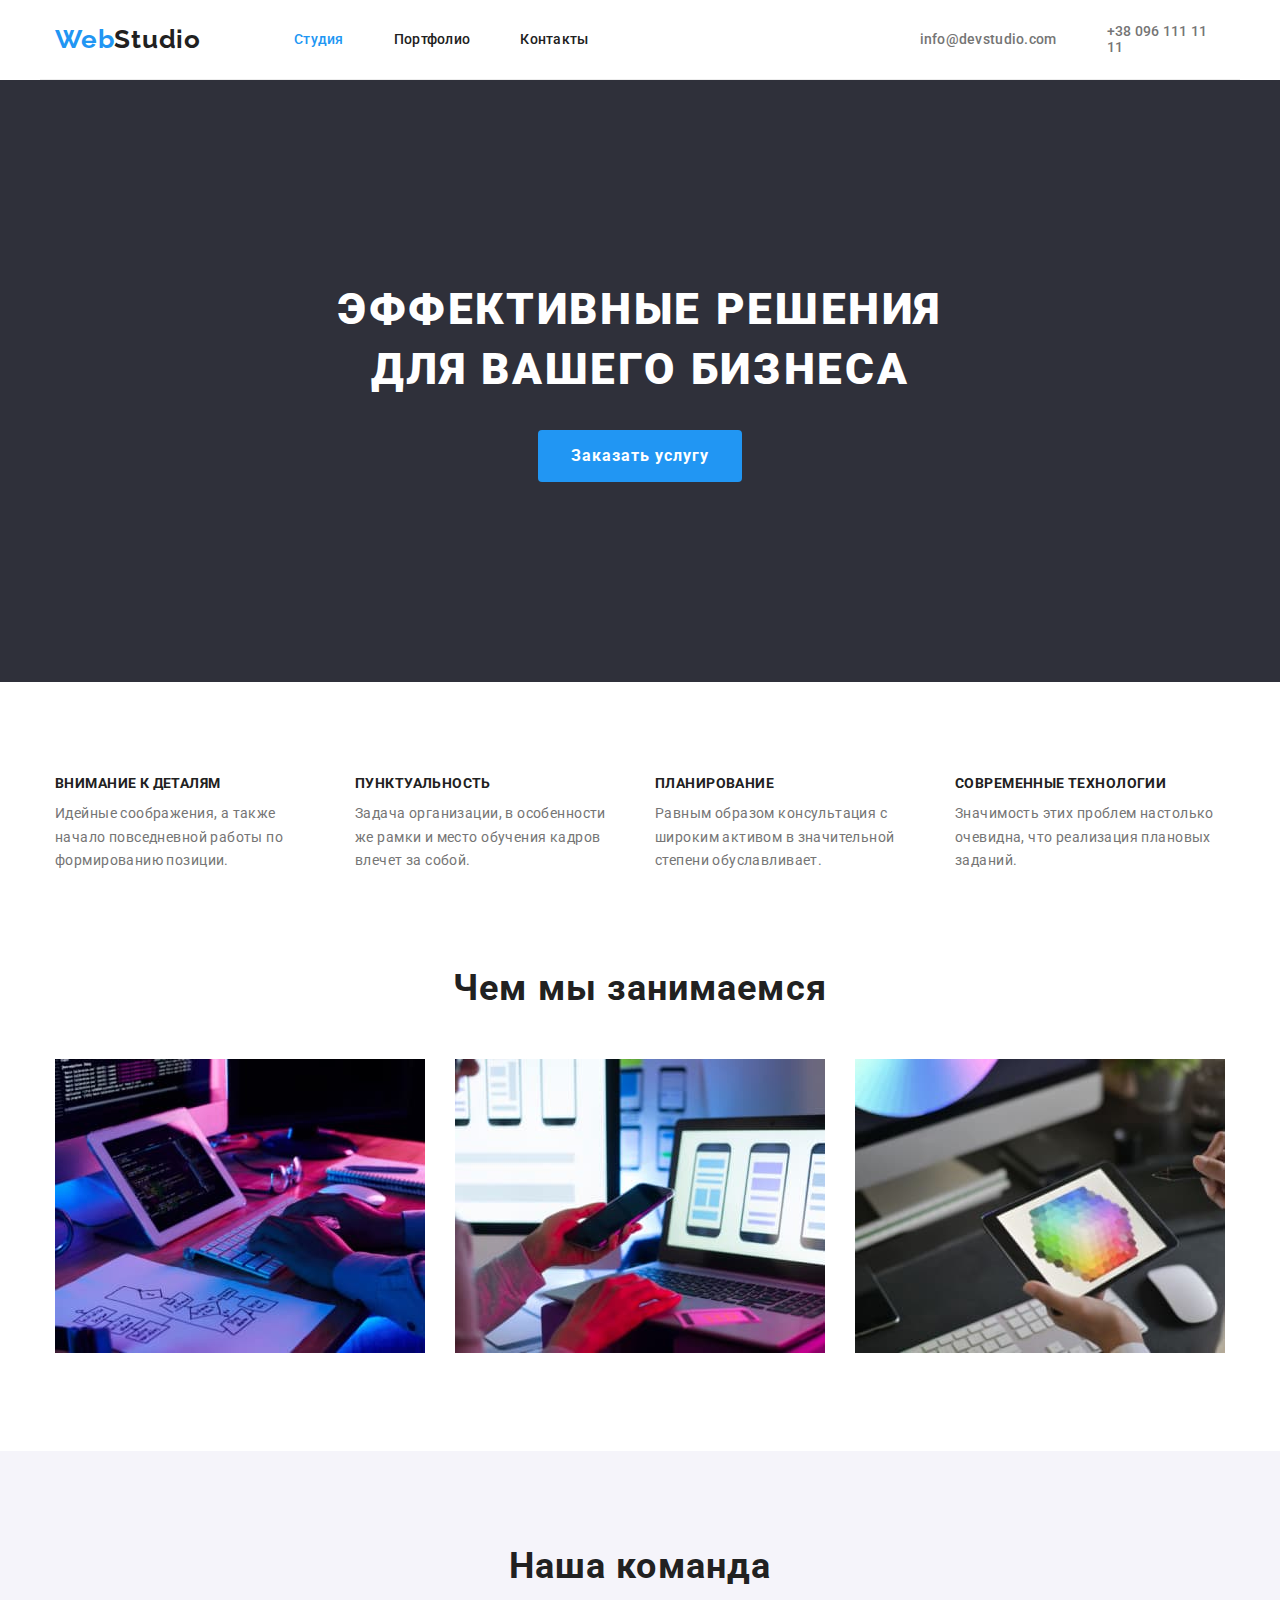
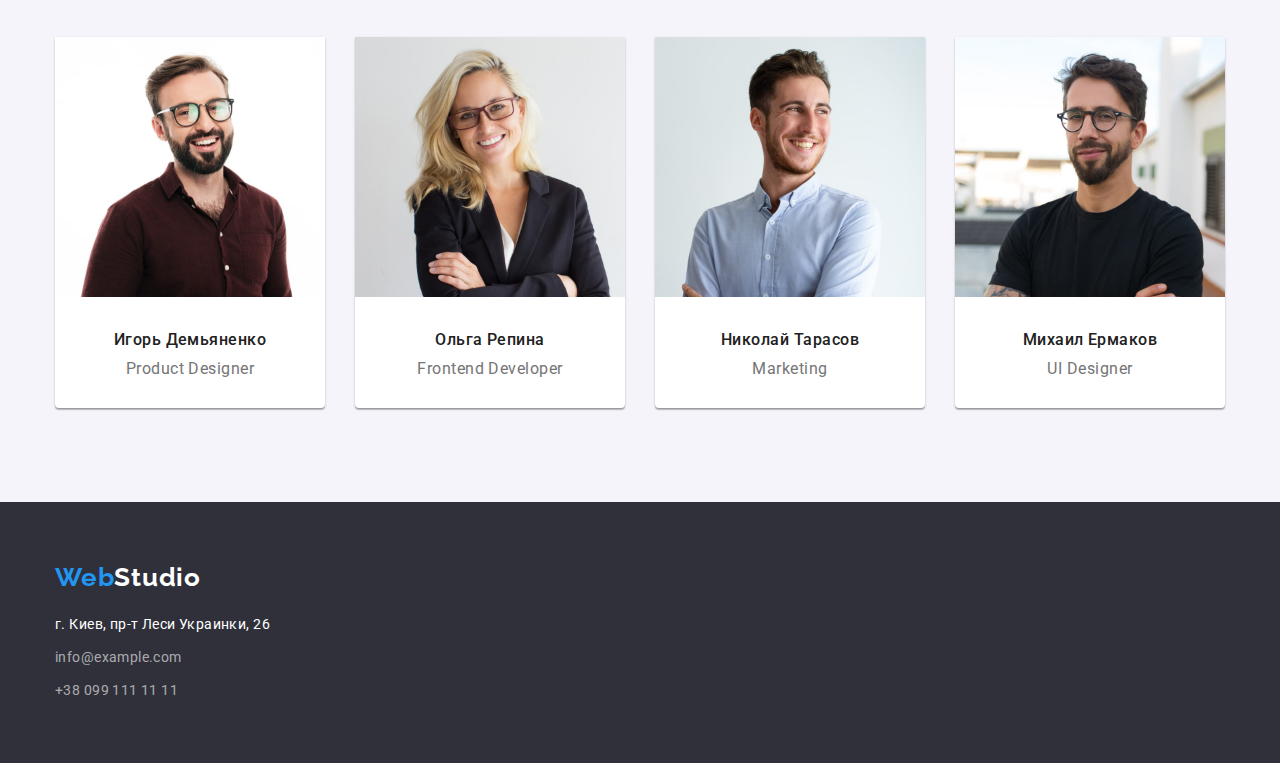
==== index.html @ d1df4928 "Initial commit" ====
<!DOCTYPE html>
<html lang="ru">
  <head>
    <meta charset="UTF-8" />
    <meta http-equiv="X-UA-Compatible" content="IE=edge" />
    <meta name="viewport" content="width=device-width, initial-scale=1.0" />
    <title lang="en">html homework-02</title>
    <link rel="preconnect" href="https://fonts.googleapis.com" />
    <link rel="preconnect" href="https://fonts.gstatic.com" crossorigin />
    <link
      href="https://fonts.googleapis.com/css2?family=Raleway:wght@700&family=Roboto:wght@400;500;700;900&display=swap"
      rel="stylesheet"
    />

    <link
      rel="stylesheet"
      href="https://cdnjs.cloudflare.com/ajax/libs/modern-normalize/1.1.0/modern-normalize.min.css"
    />

    <link rel="stylesheet" href="./css/styles.css" />
  </head>
  <body>
    <!--Header-->
    <header>
      <div class="flex container">
        <nav class="flex">
          <a class="logo" href="./index.html"> <span class="word-web">Web</span>Studio</a>
          <ul class="flex list">
            <li class="item">
              <a class="nav-link" href=""><span class="word-web">Студия</span></a>
            </li>
            <li class="item">
              <a class="nav-link" href="./portfolio.html">Портфолио</a>
            </li>
            <li class="item">
              <a class="nav-link" href="">Контакты</a>
            </li>
          </ul>
        </nav>
        <ul class="contacts list">
          <li class="item-contacts">
            <a class="mail-phone" href="mailto:info@devstudio.com">info@devstudio.com</a>
          </li>
          <li class="item-contacts">
            <a class="mail-phone" href="tel:+380961111111">+38 096 111 11 11</a>
          </li>
        </ul>
      </div>
    </header>
    <!--Main-->
    <main>
      <!--Блок Герой-->
      <section class="hero">
        <div class="container">
          <h1 class="hero-title">
            Эффективные решения <br />
            для вашего бизнеса
          </h1>
          <button type="button" class="hero-button">Заказать услугу</button>
        </div>
      </section>
      <!--Блок "Наши достоинства" -->
      <section class="section">
        <div class="container">
          <!--Условный заголовок секции-->
          <h2 hidden class="section-title">Наши достоинства</h2>
          <ul class="our-advant-set list">
            <li class="item-adv">
              <h3 class="section-subtitle">Внимание к деталям</h3>
              <p class="section-paragraph">
                Идейные соображения, а также начало повседневной работы по формированию позиции.
              </p>
            </li>
            <li class="item-adv">
              <h3 class="section-subtitle">Пунктуальность</h3>
              <p class="section-paragraph">
                Задача организации, в особенности же рамки и место обучения кадров влечет за собой.
              </p>
            </li>
            <li class="item-adv">
              <h3 class="section-subtitle">Планирование</h3>
              <p class="section-paragraph">
                Равным образом консультация с широким активом в значительной степени обуславливает.
              </p>
            </li>
            <li class="item-adv">
              <h3 class="section-subtitle">Современные технологии</h3>
              <p class="section-paragraph">
                Значимость этих проблем настолько очевидна, что реализация плановых заданий.
              </p>
            </li>
          </ul>
        </div>
      </section>
      <!--Блок "Чем мы занимаемся"-->
      <section class="section no-padding-top">
        <div class="container">
          <h2 class="section-title">Чем мы занимаемся</h2>
          <ul class="flex list">
            <li class="our-business">
              <img src="./images/img-box1.jpg" alt="Фото деятельности-1" width="370" />
            </li>
            <li class="our-business">
              <img src="./images/img-box2.jpg" alt="Фото деятельности-2" width="370" />
            </li>
            <li class="our-business">
              <img src="./images/img-box3.jpg" alt="Фото деятельности-3" width="370" />
            </li>
          </ul>
        </div>
      </section>
      <!--Блок "Наша команда"-->
      <section class="section grey">
        <div class="container">
          <h2 class="section-title">Наша команда</h2>
          <ul class="flex list">
            <li class="team-item">
              <img src="./images/img-demjanenko.jpg" alt="Игорь Демьяненко" width="270" />
              <div class="title-paragr">
                <h3 class="team-title">Игорь Демьяненко</h3>
                <p class="team-paragraph" lang="en">Product Designer</p>
              </div>
            </li>
            <li class="team-item">
              <img src="./images/img-repina.jpg" alt="Ольга Репина" width="270" />
              <div class="title-paragr">
                <h3 class="team-title">Ольга Репина</h3>
                <p class="team-paragraph" lang="en">Frontend Developer</p>
              </div>
            </li>
            <li class="team-item">
              <img src="./images/img-tarasov.jpg" alt="Николай Тарасов" width="270" />
              <div class="title-paragr">
                <h3 class="team-title">Николай Тарасов</h3>
                <p class="team-paragraph" lang="en">Marketing</p>
              </div>
            </li>
            <li class="team-item">
              <img src="./images/img-ermakov.jpg" alt="Михаил Ермаков" width="270" />
              <div class="title-paragr">
                <h3 class="team-title">Михаил Ермаков</h3>
                <p class="team-paragraph" lang="en">UI Designer</p>
              </div>
            </li>
          </ul>
        </div>
      </section>
    </main>
    <!--Footer-->
    <footer class="footer">
      <div class="container">
        <a class="logo logo-footer" href="./index.html"><span class="word-web">Web</span>Studio</a>
        <address>
          <ul class="contacts-footer list">
            <li class="item-footer">
              <p class="address-footer">г. Киев, пр-т Леси Украинки, 26</p>
            </li>
            <li class="item-footer">
              <a class="link-footer" href="mailto:info@example.com">info@example.com</a>
            </li>
            <li class="item-footer">
              <a class="link-footer" href="tel:+380991111111">+38 099 111 11 11</a>
            </li>
          </ul>
        </address>
      </div>
    </footer>
  </body>
</html>
---- css/styles.css ----
:root {
/* Цвета шрифта */
  --primary-color: #212121;
  --secondary-color: #757575;
  --accent-color: #2196F3;
  --accent-button-color: #fff;
  --hero-title-color: #fff;
  --footer-font-color: #fff;
  --link-footer-color: rgba(255, 255, 255, 0.6);
/* Цвета фона */
  --primary-bgr-color: #fff;
  --accent-bgr-color: #2196F3;
  --hero-butt-active: #188CE8;

  --footer-bgr-color: #2F303A;
  --our-team-bgr-color: #F5F4FA;
  --filter-butt-bgr-col: #F5F4FA;
/* Цвет рамок */
  --border-bottom-header: #ECECEC;
  --border-bottom-card: #EEEEEE;
}


html {
  box-sizing: border-box;
}

*,
*::before,
*::after {
  box-sizing: inherit;
}


body {
  margin: 0;
  color: var(--primary-color);
  /* background-color: #fff; */
  font-family: 'Roboto', sans-serif;
  font-size: 14px;
}

.list {
  list-style: none;
  padding: 0;
  margin: 0;

}

.container {
  width: 1200px;
  margin: 0 auto;
  padding-left: 15px;
  padding-right: 15px;
  /* outline: 2px solid tomato; */
}



/* Логотип */
.logo {
  margin-right: 93px;

  color: inherit;
  text-decoration: none;
  
  font-family: "Raleway", sans-serif;
  font-weight: 700;
  font-size: 26px;
  line-height: 1.19;
  letter-spacing: 0.03em;
}

.word-web {
  color: var(--accent-color);
}

/* Site navigation */


.flex {
  display: flex;
  align-items: center;
}

.flex.container {
  border-bottom: 1px solid var(--border-bottom-header);
}


.flex.list .item:not(:last-child) {
  margin-right: 50px;
}

.nav-link {
  color: inherit;
  text-decoration: none;

  /* outline: 2px solid #188CE8; */
  
  font-weight: 500;
  /* font-size: 14px; */
  line-height: 1.14;
  letter-spacing: 0.02em;
}
.nav-link:hover,
.nav-link:focus {
  color: var(--accent-color);
}

.flex.list .nav-link {
  display: flex;
  padding-top: 32px;
  padding-bottom: 31px;
}





/* Е-мейл и адрес */
.contacts {
  display: flex;
  align-items: center;
  margin-left: 331px;
  }


.mail-phone {
  color: var(--secondary-color);
  text-decoration: none;
  
  font-weight: 500;
  /* font-size: 14px; */
  line-height: 1.14;
  letter-spacing: 0.02em;
}

.mail-phone:hover,
.mail-phone:focus {
  color: var(--accent-color);
}

.contacts.list .mail-phone {
  padding-top: 32px;
  padding-bottom: 31px;
}


.contacts.list .item-contacts + .item-contacts {
  margin-left: 50px;
}


/* Hero */
.hero {
  padding-top: 200px;
  padding-bottom: 200px;
  margin-left: auto;
  margin-right: auto;
  
  background-color: var(--footer-bgr-color);
  text-align: center;
  
  /* outline: 10px solid tomato; */
}

.hero-title {
  margin-top: 0;
  margin-bottom: 30px;

  color: var(--hero-title-color);
  /* Временный цвет фона для видимости белого заголовка */
  background-color: var(--footer-bgr-color);

  font-weight: 900;
  font-size: 44px;
  line-height: 1.36;
  letter-spacing: 0.06em;
  text-transform: uppercase;
}

.hero-button {
  display: inline-block;
  border-radius: 4px;
  border: 1px solid transparent;
  /* border-style: none; */
  padding: 10px 32px;
  min-width: 200px;

  color: var(--accent-button-color);
    background-color: var(--accent-bgr-color);

    font-family: inherit;
    font-weight: 700;
    font-size: 16px;
    line-height: 1.875;
    /* align-items: center;
    text-align: center; */
    letter-spacing: 0.06em;
}

.hero-button:hover,
.hero-button:focus {
  color: var(--accent-button-color);
  background-color: var(--hero-butt-active);
  cursor: pointer;
}

.section {
  padding-top: 94px;
  padding-bottom: 94px;
}

.no-padding-top {
  padding-top: 0;
}
/* Наши достоинства */

.section-title {
  margin-top: 0;
  margin-bottom: 50px;
  font-weight: 700;
  font-size: 36px;
  line-height: 1.17;
  text-align: center;
  letter-spacing: 0.03em;
}

.our-advant-set {
  display: flex;
  column-gap: 30px;
}

.our-advant-set .item-adv {
  flex-basis: calc((100% - 90px) / 4);
}

.section-subtitle {
  margin-top: 0;
  margin-bottom: 10px;
  
  font-weight: 700;
  font-size: 14px;
  line-height: 1.14;
  letter-spacing: 0.03em;
  text-transform: uppercase;
}

.section-paragraph {
  margin-top: 0;
  margin-bottom: 0;
  color: var(--secondary-color);
  
  /* font-weight: 400; */
  /* font-size: 14px; */
  line-height: 1.71;
  letter-spacing: 0.03em;
}


/* Чем мы занимаемся */
.our-business:not(:last-child) {
  margin-right: 30px;

}


/* Наша команда */
.grey {
  background-color: var(--our-team-bgr-color);
}


.team-item {
  background: var(--primary-bgr-color); 
  box-shadow: 0px 1px 3px rgba(0, 0, 0, 0.12), 
  0px 1px 1px rgba(0, 0, 0, 0.14), 
  0px 2px 1px rgba(0, 0, 0, 0.2);
  border-radius: 0px 0px 4px 4px;
}


.team-item:not(:last-child) {
  margin-right: 30px;
}

.title-paragr {
  padding: 30px 0;
}


.team-title {
  margin-top: 0;
  margin-bottom: 10px;

  text-align: center;
  font-weight: 500;
  font-size: 16px;
  line-height: 1.19;
  letter-spacing: 0.03em;
}

.team-paragraph {
  margin: 0;

  
  text-align: center;
    /* font-weight: 400; */
  font-size: 16px;
  line-height: 1.19;
  letter-spacing: 0.03em;
  color: var(--secondary-color);
}


/* Footer */

.footer {
  padding: 60px 0;
  
  color: var(--footer-font-color);
  background-color: var(--footer-bgr-color);
}
/* Контакты в футере */

.contacts-footer {
  font-style: normal;
}

.logo-footer {
  display: block;
  margin-right: 0;
  margin-bottom: 20px;

}

.address-footer {
  margin: 0;

  /* font-weight: 400; */
  /* font-size: 14px; */
  line-height: 1.71;
  letter-spacing: 0.03em;
}

.item-footer:not(:first-child) {
  margin-top: 9px;
}

.link-footer {
  color: var(--link-footer-color);
  text-decoration: none;

  /* font-weight: 400; */
  /* font-size: 14px; */
  line-height: 1.71;
  letter-spacing: 0.03em;
}
.link-footer:hover,
.link-footer:focus {
  color: var(--accent-color);
}


                  /* PORTFOLIO PAGE */

/* Filter buttons */

.filter-flex {
  display: flex;
}

.filter-flex.list {
  justify-content: center;
  margin-bottom: 50px;
}

.portfolio-menu:not(:last-child) {
  margin-right: 8px;

}

.filter-buttons {
  display: inline-block;
  border-radius: 4px;
  border: 1px solid transparent;
  padding: 6px 22px;

  background-color: var(--filter-butt-bgr-col);
  
  font-family: inherit;
  font-weight: 500;
  font-size: 16px;
  line-height: 1.63;
  text-align: center;
  letter-spacing: 0.03em;
}



.current-button {
  color: var(--accent-button-color);
  background-color: var(--accent-bgr-color);
}

.filter-buttons:hover,
.filter-buttons:focus {
  color: var(--accent-button-color);
  background-color: var(--accent-bgr-color);
  cursor: pointer;
}


/* Секция с работами из Портфолио  */

.portfolio {
  display: flex;
  flex-wrap: wrap;
  gap: 30px;

}

/* .portfolio-item {
  border-bottom: 1px solid var(--border-bottom-card);
} */

.portfolio .portfolio-item {
  flex-basis: calc((100% - 60px) / 3);
}

.portfolio-link {
  color: inherit;
  text-decoration: none;
}

.no-bottom-space {
  display: block;
}

/* .portfolio-link:hover,
.portfolio-link:focus {
  color: var(--accent-color);

} */

.portfolio-name {
  display: block;
  padding: 20px 24px;
  border-right: 1px solid var(--border-bottom-card);  
  border-bottom: 1px solid var(--border-bottom-card);
  border-left: 1px solid var(--border-bottom-card);

}


.portfolio-title {
  margin-top: 0;
  margin-right: 0;
  margin-bottom: 4px;
  margin-left: 0;

  font-weight: 700;
  font-size: 18px;
  line-height: 2;
  letter-spacing: 0.06em;
}

.portfolio-paragraph {
  /* margin-top: 4px;
  margin-right: 24px;
  margin-bottom: 20px;
  margin-left: 24px; */

  margin: 0;

  color: var(--secondary-color);
  /* font-weight: 400; */
  font-size: 16px;
  line-height: 1.88;
  letter-spacing: 0.03em;
  
}
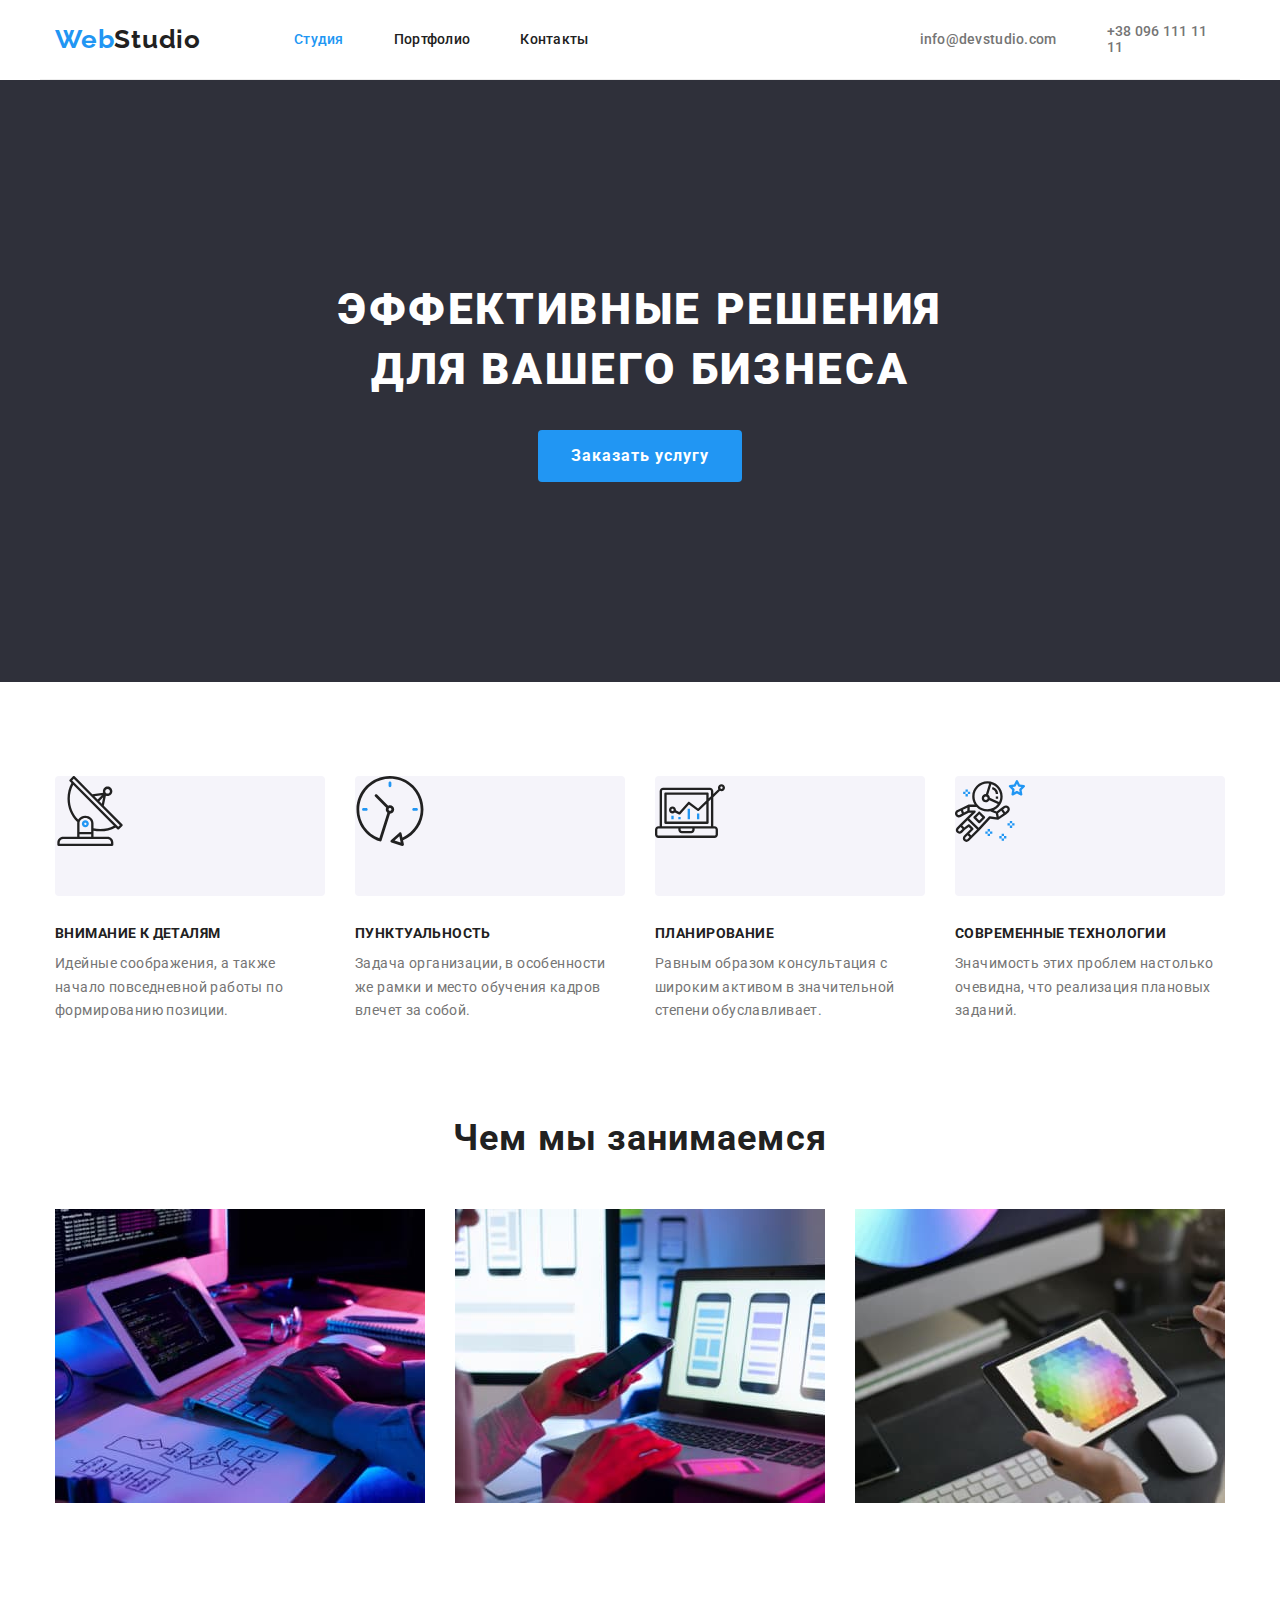
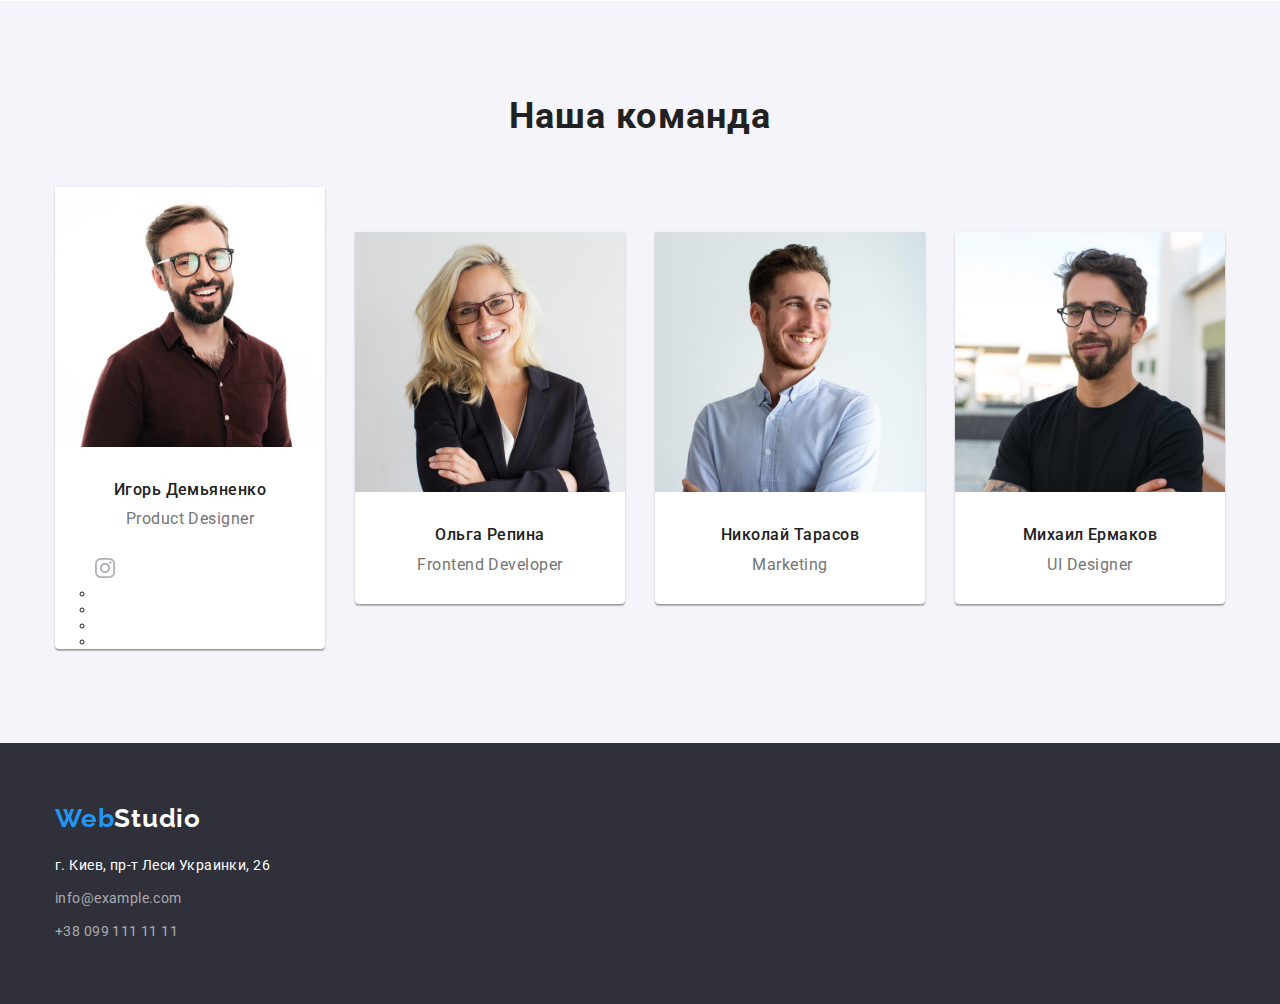
==== commit 16c8375e: "Устанавливает иконки на Наши достоинства" ====
--- a/index.html
+++ b/index.html
@@ -66,24 +66,44 @@
           <h2 hidden class="section-title">Наши достоинства</h2>
           <ul class="our-advant-set list">
             <li class="item-adv">
+              <div class="thumb">
+                <svg>
+                  <use href="./images/icons.svg#advant-antenna" width="70" height="70"></use>
+                </svg>
+              </div>
               <h3 class="section-subtitle">Внимание к деталям</h3>
               <p class="section-paragraph">
                 Идейные соображения, а также начало повседневной работы по формированию позиции.
               </p>
             </li>
             <li class="item-adv">
+              <div class="thumb">
+                <svg>
+                  <use href="./images/icons.svg#advant-clock" width="70" height="70"></use>
+                </svg>
+              </div>
               <h3 class="section-subtitle">Пунктуальность</h3>
               <p class="section-paragraph">
                 Задача организации, в особенности же рамки и место обучения кадров влечет за собой.
               </p>
             </li>
             <li class="item-adv">
+              <div class="thumb">
+                <svg>
+                  <use href="./images/icons.svg#advant-diagram" width="70" height="70"></use>
+                </svg>
+              </div>
               <h3 class="section-subtitle">Планирование</h3>
               <p class="section-paragraph">
                 Равным образом консультация с широким активом в значительной степени обуславливает.
               </p>
             </li>
             <li class="item-adv">
+              <div class="thumb">
+                <svg>
+                  <use href="./images/icons.svg#advant-astronaut" width="70" height="70"></use>
+                </svg>
+              </div>
               <h3 class="section-subtitle">Современные технологии</h3>
               <p class="section-paragraph">
                 Значимость этих проблем настолько очевидна, что реализация плановых заданий.
@@ -120,6 +140,16 @@
                 <h3 class="team-title">Игорь Демьяненко</h3>
                 <p class="team-paragraph" lang="en">Product Designer</p>
               </div>
+              <ul class="soc-net">
+                <li class="center">
+                  <svg width="40" height="40">
+                    <use href="./images/icons.svg#instagram" width="20" height="20"></use>
+                  </svg>
+                </li>
+                <li></li>
+                <li></li>
+                <li></li>
+              </ul>
             </li>
             <li class="team-item">
               <img src="./images/img-repina.jpg" alt="Ольга Репина" width="270" />
--- a/css/styles.css
+++ b/css/styles.css
@@ -236,6 +236,19 @@
   flex-basis: calc((100% - 90px) / 4);
 }
 
+.thumb {
+   
+  width: 270px;
+  height: 120px;
+  margin-bottom: 30px;
+  background-position: center;
+
+  background: #F5F4FA;
+  border-radius: 4px;
+}
+
+
+
 .section-subtitle {
   margin-top: 0;
   margin-bottom: 10px;
@@ -313,6 +326,13 @@
   color: var(--secondary-color);
 }
 
+.soc-net {
+
+}
+
+.center {
+  background-position: center;
+}
 
 /* Footer */
 
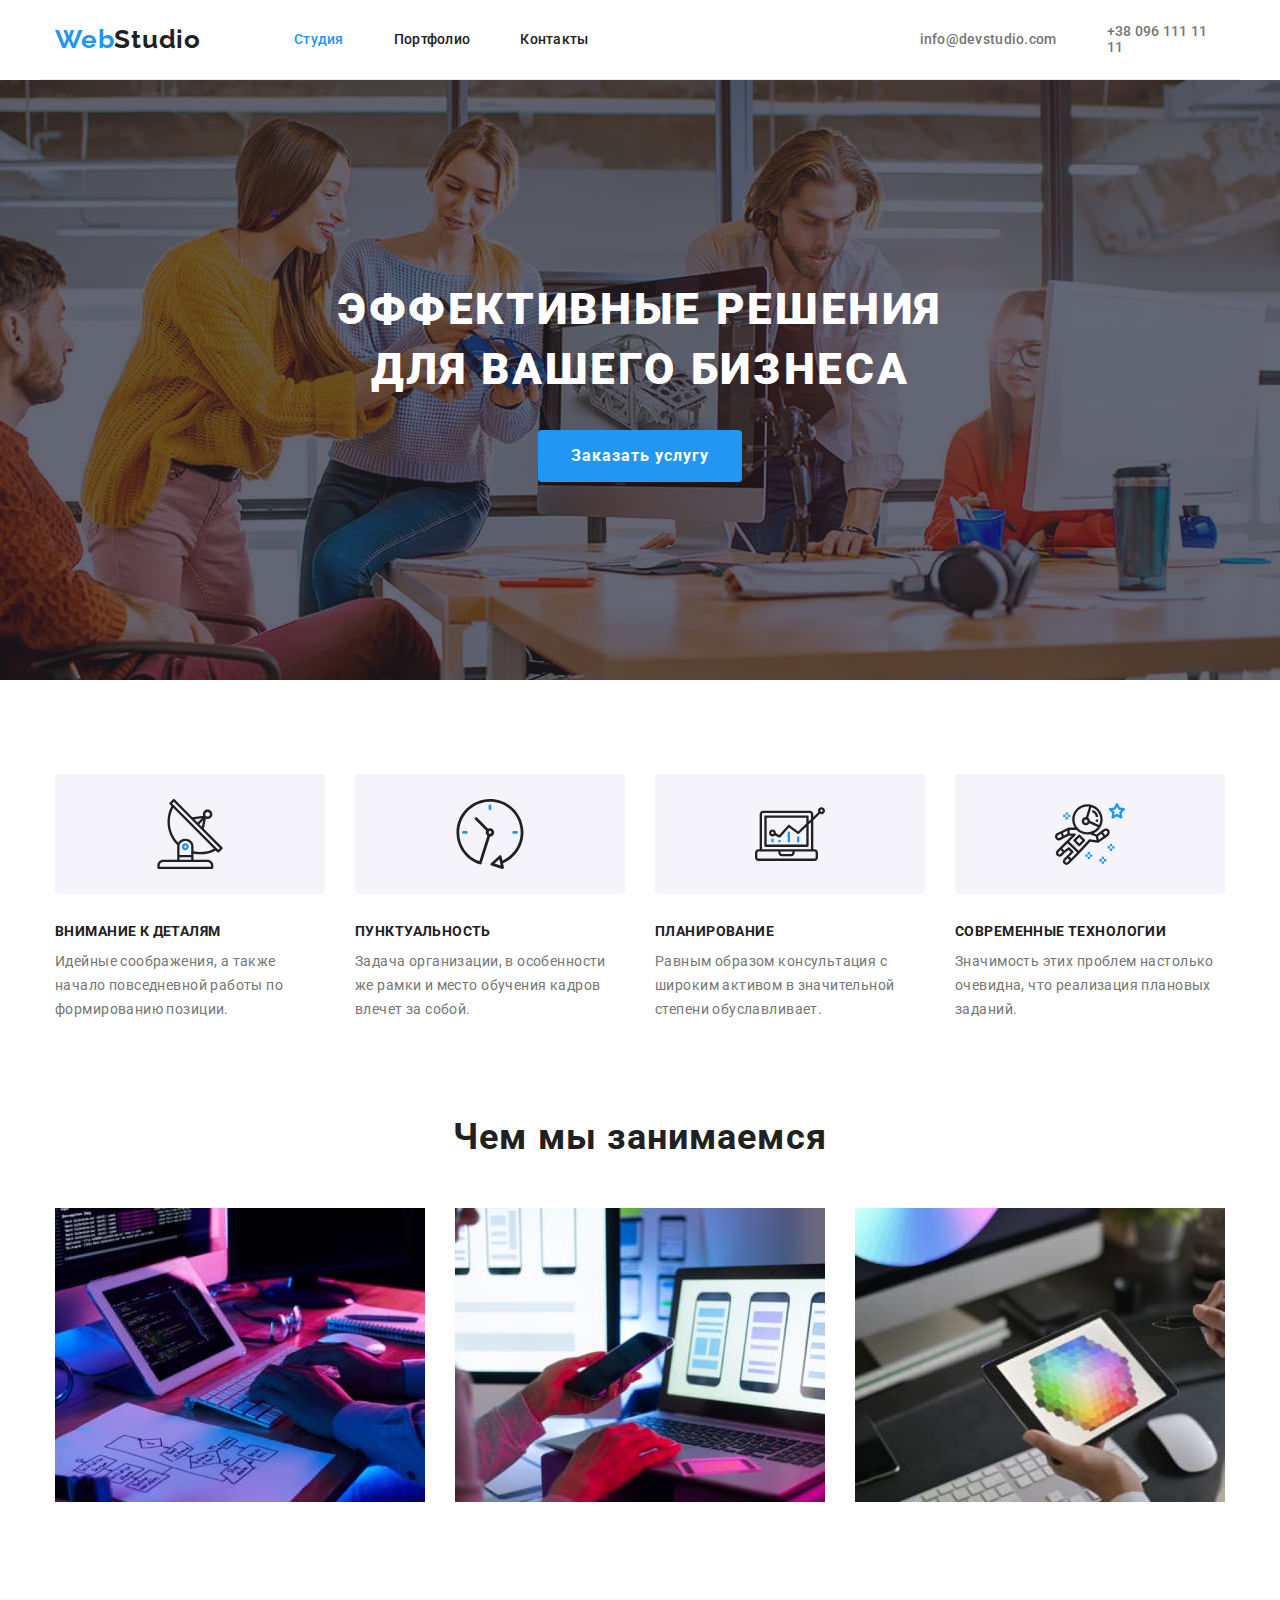
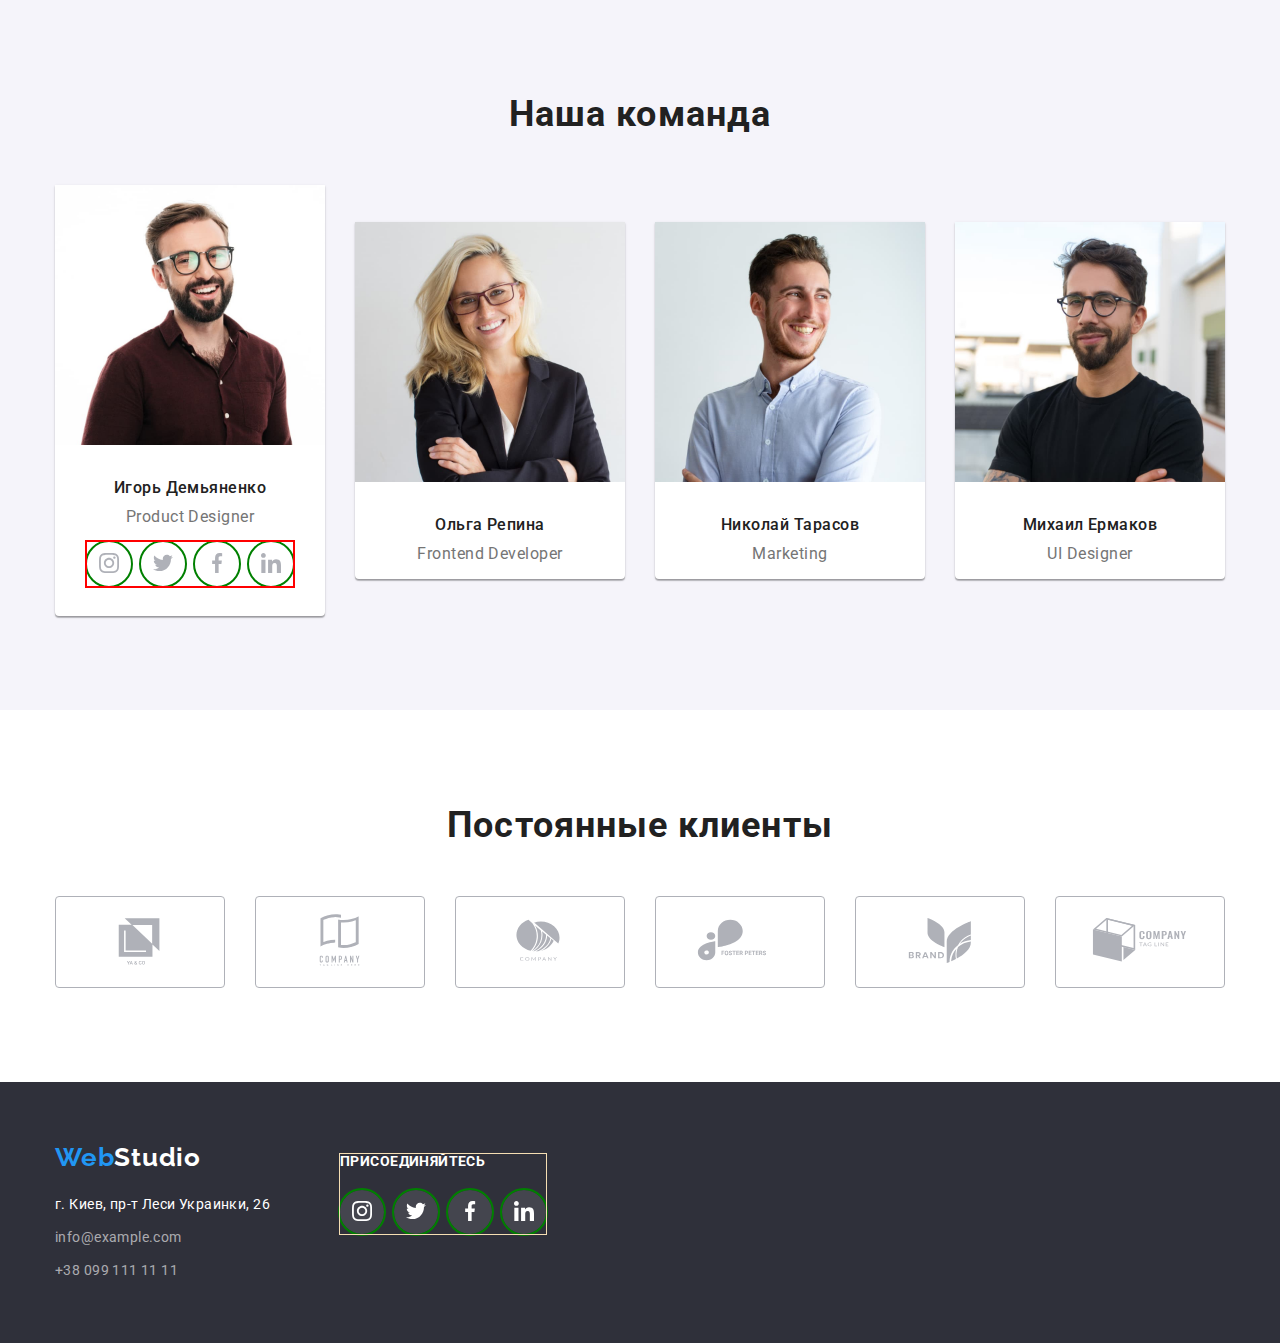
==== commit 1a020296: "Устанавливает иконки для Студио кроме хедера" ====
--- a/index.html
+++ b/index.html
@@ -51,7 +51,7 @@
     <main>
       <!--Блок Герой-->
       <section class="hero">
-        <div class="container">
+        <div class="bgr-image">
           <h1 class="hero-title">
             Эффективные решения <br />
             для вашего бизнеса
@@ -67,8 +67,8 @@
           <ul class="our-advant-set list">
             <li class="item-adv">
               <div class="thumb">
-                <svg>
-                  <use href="./images/icons.svg#advant-antenna" width="70" height="70"></use>
+                <svg width="70" height="70">
+                  <use href="./images/icons.svg#advant-antenna"></use>
                 </svg>
               </div>
               <h3 class="section-subtitle">Внимание к деталям</h3>
@@ -78,8 +78,8 @@
             </li>
             <li class="item-adv">
               <div class="thumb">
-                <svg>
-                  <use href="./images/icons.svg#advant-clock" width="70" height="70"></use>
+                <svg width="70" height="70">
+                  <use href="./images/icons.svg#advant-clock"></use>
                 </svg>
               </div>
               <h3 class="section-subtitle">Пунктуальность</h3>
@@ -89,8 +89,8 @@
             </li>
             <li class="item-adv">
               <div class="thumb">
-                <svg>
-                  <use href="./images/icons.svg#advant-diagram" width="70" height="70"></use>
+                <svg width="70" height="70">
+                  <use href="./images/icons.svg#advant-diagram"></use>
                 </svg>
               </div>
               <h3 class="section-subtitle">Планирование</h3>
@@ -100,8 +100,8 @@
             </li>
             <li class="item-adv">
               <div class="thumb">
-                <svg>
-                  <use href="./images/icons.svg#advant-astronaut" width="70" height="70"></use>
+                <svg width="70" height="70">
+                  <use href="./images/icons.svg#advant-astronaut"></use>
                 </svg>
               </div>
               <h3 class="section-subtitle">Современные технологии</h3>
@@ -140,15 +140,44 @@
                 <h3 class="team-title">Игорь Демьяненко</h3>
                 <p class="team-paragraph" lang="en">Product Designer</p>
               </div>
-              <ul class="soc-net">
-                <li class="center">
-                  <svg width="40" height="40">
-                    <use href="./images/icons.svg#instagram" width="20" height="20"></use>
-                  </svg>
-                </li>
-                <li></li>
-                <li></li>
-                <li></li>
+
+              <!-- ХОВЕР НА СОЦСЕТИ ТЕСТОВЫЙ БЛОК-->
+
+              <!-- Устанавливаем общий блок иконок -->
+              <ul class="soc-net list">
+                <!-- Устанавливаем блок под иконку -->
+                <li class="soc-net-icon">
+                  <a href="http://instagram.com">
+                    <!-- Устанавливаем начальный цвет иконки -->
+                    <svg class="icon-color" width="20" height="20">
+                      <use href="./images/icons.svg#instagram"></use>
+                    </svg>
+                  </a>
+                </li>
+
+                <!-- КОНЕЦ ТЕСТОВОГО БЛОКА -->
+
+                <li class="soc-net-icon">
+                  <a href="http://twitter.com">
+                    <svg class="icon-color" width="20" height="20">
+                      <use href="./images/icons.svg#twitter"></use>
+                    </svg>
+                  </a>
+                </li>
+                <li class="soc-net-icon">
+                  <a href="http://facebook.com">
+                    <svg class="icon-color" width="20" height="20">
+                      <use href="./images/icons.svg#facebook"></use>
+                    </svg>
+                  </a>
+                </li>
+                <li class="soc-net-icon">
+                  <a href="http://linkedin.com">
+                    <svg class="icon-color" width="20" height="20">
+                      <use href="./images/icons.svg#linkedin"></use>
+                    </svg>
+                  </a>
+                </li>
               </ul>
             </li>
             <li class="team-item">
@@ -175,24 +204,120 @@
           </ul>
         </div>
       </section>
+
+      <section class="section">
+        <div class="container">
+          <h2 class="section-title">Постоянные клиенты</h2>
+          <ul class="box-clients list">
+            <li class="clients">
+              <a href="">
+                <svg class="client-icon" width="106" height="60">
+                  <use href="./images/icons.svg#client1"></use>
+                </svg>
+              </a>
+            </li>
+            <li class="clients">
+              <a href="">
+                <svg class="client-icon" width="106" height="60">
+                  <use href="./images/icons.svg#client2"></use>
+                </svg>
+              </a>
+            </li>
+            <li class="clients">
+              <a href="">
+                <svg class="client-icon" width="106" height="60">
+                  <use href="./images/icons.svg#client3"></use>
+                </svg>
+              </a>
+            </li>
+            <li class="clients">
+              <a href="">
+                <svg class="client-icon" width="106" height="60">
+                  <use href="./images/icons.svg#client4"></use>
+                </svg>
+              </a>
+            </li>
+            <li class="clients">
+              <a href="">
+                <svg class="client-icon" width="106" height="60">
+                  <use href="./images/icons.svg#client5"></use>
+                </svg>
+              </a>
+            </li>
+            <li class="clients">
+              <a href="">
+                <svg class="client-icon" width="106" height="60">
+                  <use href="./images/icons.svg#client6"></use>
+                </svg>
+              </a>
+            </li>
+          </ul>
+        </div>
+      </section>
     </main>
     <!--Footer-->
     <footer class="footer">
       <div class="container">
-        <a class="logo logo-footer" href="./index.html"><span class="word-web">Web</span>Studio</a>
-        <address>
-          <ul class="contacts-footer list">
-            <li class="item-footer">
-              <p class="address-footer">г. Киев, пр-т Леси Украинки, 26</p>
-            </li>
-            <li class="item-footer">
-              <a class="link-footer" href="mailto:info@example.com">info@example.com</a>
-            </li>
-            <li class="item-footer">
-              <a class="link-footer" href="tel:+380991111111">+38 099 111 11 11</a>
-            </li>
-          </ul>
-        </address>
+        <ul class="footer-flex list">
+          <li>
+            <div class="no-right-margin">
+              <a class="logo logo-footer" href="./index.html"
+                ><span class="word-web">Web</span>Studio</a
+              >
+              <address>
+                <ul class="contacts-footer list">
+                  <li class="item-footer">
+                    <p class="address-footer">г. Киев, пр-т Леси Украинки, 26</p>
+                  </li>
+                  <li class="item-footer">
+                    <a class="link-footer" href="mailto:info@example.com">info@example.com</a>
+                  </li>
+                  <li class="item-footer">
+                    <a class="link-footer" href="tel:+380991111111">+38 099 111 11 11</a>
+                  </li>
+                </ul>
+              </address>
+            </div>
+          </li>
+          <li>
+            <div class="join">
+              <h3 class="section-subtitle foot-subt">Присоединяйтесь</h3>
+
+              <ul class="footer-flex">
+                <!-- Устанавливаем блок под иконку -->
+                <li class="soc-net-icon dark-backgr">
+                  <a href="http://instagram.com">
+                    <!-- Устанавливаем начальный цвет иконки -->
+                    <svg class="icon-color foot-icon-col" width="20" height="20">
+                      <use href="./images/icons.svg#instagram"></use>
+                    </svg>
+                  </a>
+                </li>
+                <li class="soc-net-icon dark-backgr">
+                  <a href="http://twitter.com">
+                    <svg class="icon-color foot-icon-col" width="20" height="20">
+                      <use href="./images/icons.svg#twitter"></use>
+                    </svg>
+                  </a>
+                </li>
+                <li class="soc-net-icon dark-backgr">
+                  <a href="http://facebook.com">
+                    <svg class="icon-color foot-icon-col" width="20" height="20">
+                      <use href="./images/icons.svg#facebook"></use>
+                    </svg>
+                  </a>
+                </li>
+                <li class="soc-net-icon dark-backgr">
+                  <a href="http://linkedin.com">
+                    <svg class="icon-color foot-icon-col" width="20" height="20">
+                      <use href="./images/icons.svg#linkedin"></use>
+                    </svg>
+                  </a>
+                </li>
+              </ul>
+            </div>
+          </li>
+        </ul>
       </div>
     </footer>
   </body>
--- a/css/styles.css
+++ b/css/styles.css
@@ -152,26 +152,48 @@
 }
 
 
-/* Hero */
+                    /* Hero */
 .hero {
-  padding-top: 200px;
-  padding-bottom: 200px;
+  /* padding-top: 200px;
+  padding-bottom: 200px; */
   margin-left: auto;
   margin-right: auto;
   
-  background-color: var(--footer-bgr-color);
+  /* background-color: var(--footer-bgr-color); */
   text-align: center;
   
   /* outline: 10px solid tomato; */
 }
+
+.bgr-image {
+  max-width: 1600px;
+  height: 600px;
+  margin-left: auto;
+  margin-right: auto;
+  background: linear-gradient(
+    to right, 
+    rgba(47, 48, 58, 0.4),
+    rgba(47, 48, 58, 0.4)
+    ), url('../images/bgr-image-optim.jpg');
+  background-position: center;
+  background-size: cover;
+  background-color: #C4C4C4;;
+  
+
+}
+
+
+
+
 
 .hero-title {
   margin-top: 0;
   margin-bottom: 30px;
+  padding-top: 200px;
 
   color: var(--hero-title-color);
   /* Временный цвет фона для видимости белого заголовка */
-  background-color: var(--footer-bgr-color);
+  /* background-color: var(--footer-bgr-color); */
 
   font-weight: 900;
   font-size: 44px;
@@ -188,6 +210,8 @@
   padding: 10px 32px;
   min-width: 200px;
 
+  /* margin-bottom: 200px; */
+
   color: var(--accent-button-color);
     background-color: var(--accent-bgr-color);
 
@@ -237,16 +261,16 @@
 }
 
 .thumb {
-   
+  display: flex;
   width: 270px;
   height: 120px;
+  border-radius: 4px;
+
+  align-items: center;
+  justify-content: center;
   margin-bottom: 30px;
-  background-position: center;
-
   background: #F5F4FA;
-  border-radius: 4px;
-}
-
+}
 
 
 .section-subtitle {
@@ -299,7 +323,7 @@
 }
 
 .title-paragr {
-  padding: 30px 0;
+  padding: 30px 0 16px 0;
 }
 
 
@@ -326,13 +350,97 @@
   color: var(--secondary-color);
 }
 
+
+
+
+
+
+
+
 .soc-net {
-
-}
-
-.center {
-  background-position: center;
-}
+  display: flex;
+  width: 206px;
+  height: 44px;
+  margin: 0 32px 30px 32px;
+  padding: 0;
+  justify-content: center;
+
+    outline: 2px solid red;
+}
+
+.soc-net-icon:not(:last-child) {
+      margin-right: 10px;
+}
+
+
+.soc-net-icon {
+  display: flex;
+  width: 44px;
+  height: 44px;
+  border-radius: 50px;
+  align-items: center;
+  justify-content: center;
+
+  outline: 2px solid green;
+}
+
+.icon-color {
+  fill: #AFB1B8;
+}
+/* Ховер по блоку иконки*/
+.soc-net-icon:hover,
+.soc-net-icon:focus {
+  background-color: var(--accent-color);
+  /* color: var(--accent-button-color); */
+}
+
+/* Ховер по самой иконке */
+.icon-color:hover {
+  fill: var(--accent-button-color);
+}
+
+
+
+
+
+/* Наши клиенты */
+
+.box-clients {
+  display: flex;
+  margin: 0 auto;
+
+  /* outline: 1px solid tomato; */
+}
+
+.clients {
+  display: flex;
+  width: 170px;
+  height: 92px;
+  align-items: center;
+  justify-content: center;
+
+  border: 1px solid #AFB1B8;
+  border-radius: 4px;
+}
+
+.clients:not(:last-child) {
+  margin-right: 30px;
+}
+
+.client-icon {
+  fill: #AFB1B8;
+}
+
+.clients:hover {
+border: 1px solid var(--accent-color);
+  border-radius: 4px;
+    
+}
+
+.client-icon:hover {
+  fill: var(--accent-color);
+}
+
 
 /* Footer */
 
@@ -343,6 +451,24 @@
   background-color: var(--footer-bgr-color);
 }
 /* Контакты в футере */
+
+.footer-flex {
+  display: flex;
+  padding: 0;
+  }
+
+
+.no-right-margin {
+  margin-right: 0;
+}
+/* .no-padding-inline {
+  padding-inline-start: 0;
+} */
+
+
+.dark-backgr {
+  background-color: rgba(255, 255, 255, 0.1);
+}
 
 .contacts-footer {
   font-style: normal;
@@ -364,6 +490,10 @@
   letter-spacing: 0.03em;
 }
 
+/* .item-footer {
+  margin-right: 0;
+} */
+
 .item-footer:not(:first-child) {
   margin-top: 9px;
 }
@@ -381,6 +511,28 @@
 .link-footer:focus {
   color: var(--accent-color);
 }
+
+.join {
+  /* display: flex; */
+  width: 206px;
+  height: 80px;
+
+  margin: 12px 0 0 70px;
+
+  outline: 1px solid wheat;
+}
+
+.foot-subt {
+  margin-bottom: 20px;
+}
+
+.foot-icon-col {
+  fill: var(--accent-button-color);
+
+}
+
+
+
 
 
                   /* PORTFOLIO PAGE */
@@ -422,14 +574,21 @@
 .current-button {
   color: var(--accent-button-color);
   background-color: var(--accent-bgr-color);
+  box-shadow: 0px 3px 1px rgba(0, 0, 0, 0.1),
+  0px 1px 2px rgba(0, 0, 0, 0.08),
+  0px 2px 2px rgba(0, 0, 0, 0.12);
 }
 
 .filter-buttons:hover,
 .filter-buttons:focus {
   color: var(--accent-button-color);
   background-color: var(--accent-bgr-color);
+  box-shadow: 0px 3px 1px rgba(0, 0, 0, 0.1), 
+  0px 1px 2px rgba(0, 0, 0, 0.08), 
+  0px 2px 2px rgba(0, 0, 0, 0.12);
   cursor: pointer;
 }
+
 
 
 /* Секция с работами из Портфолио  */
@@ -438,12 +597,7 @@
   display: flex;
   flex-wrap: wrap;
   gap: 30px;
-
-}
-
-/* .portfolio-item {
-  border-bottom: 1px solid var(--border-bottom-card);
-} */
+}
 
 .portfolio .portfolio-item {
   flex-basis: calc((100% - 60px) / 3);
@@ -458,10 +612,16 @@
   display: block;
 }
 
+.portfolio-item:hover {
+  box-shadow: 0px 1px 1px rgba(0, 0, 0, 0.12),
+      0px 4px 4px rgba(0, 0, 0, 0.06),
+      1px 4px 6px rgba(0, 0, 0, 0.16);
+}
+
+
 /* .portfolio-link:hover,
 .portfolio-link:focus {
   color: var(--accent-color);
-
 } */
 
 .portfolio-name {
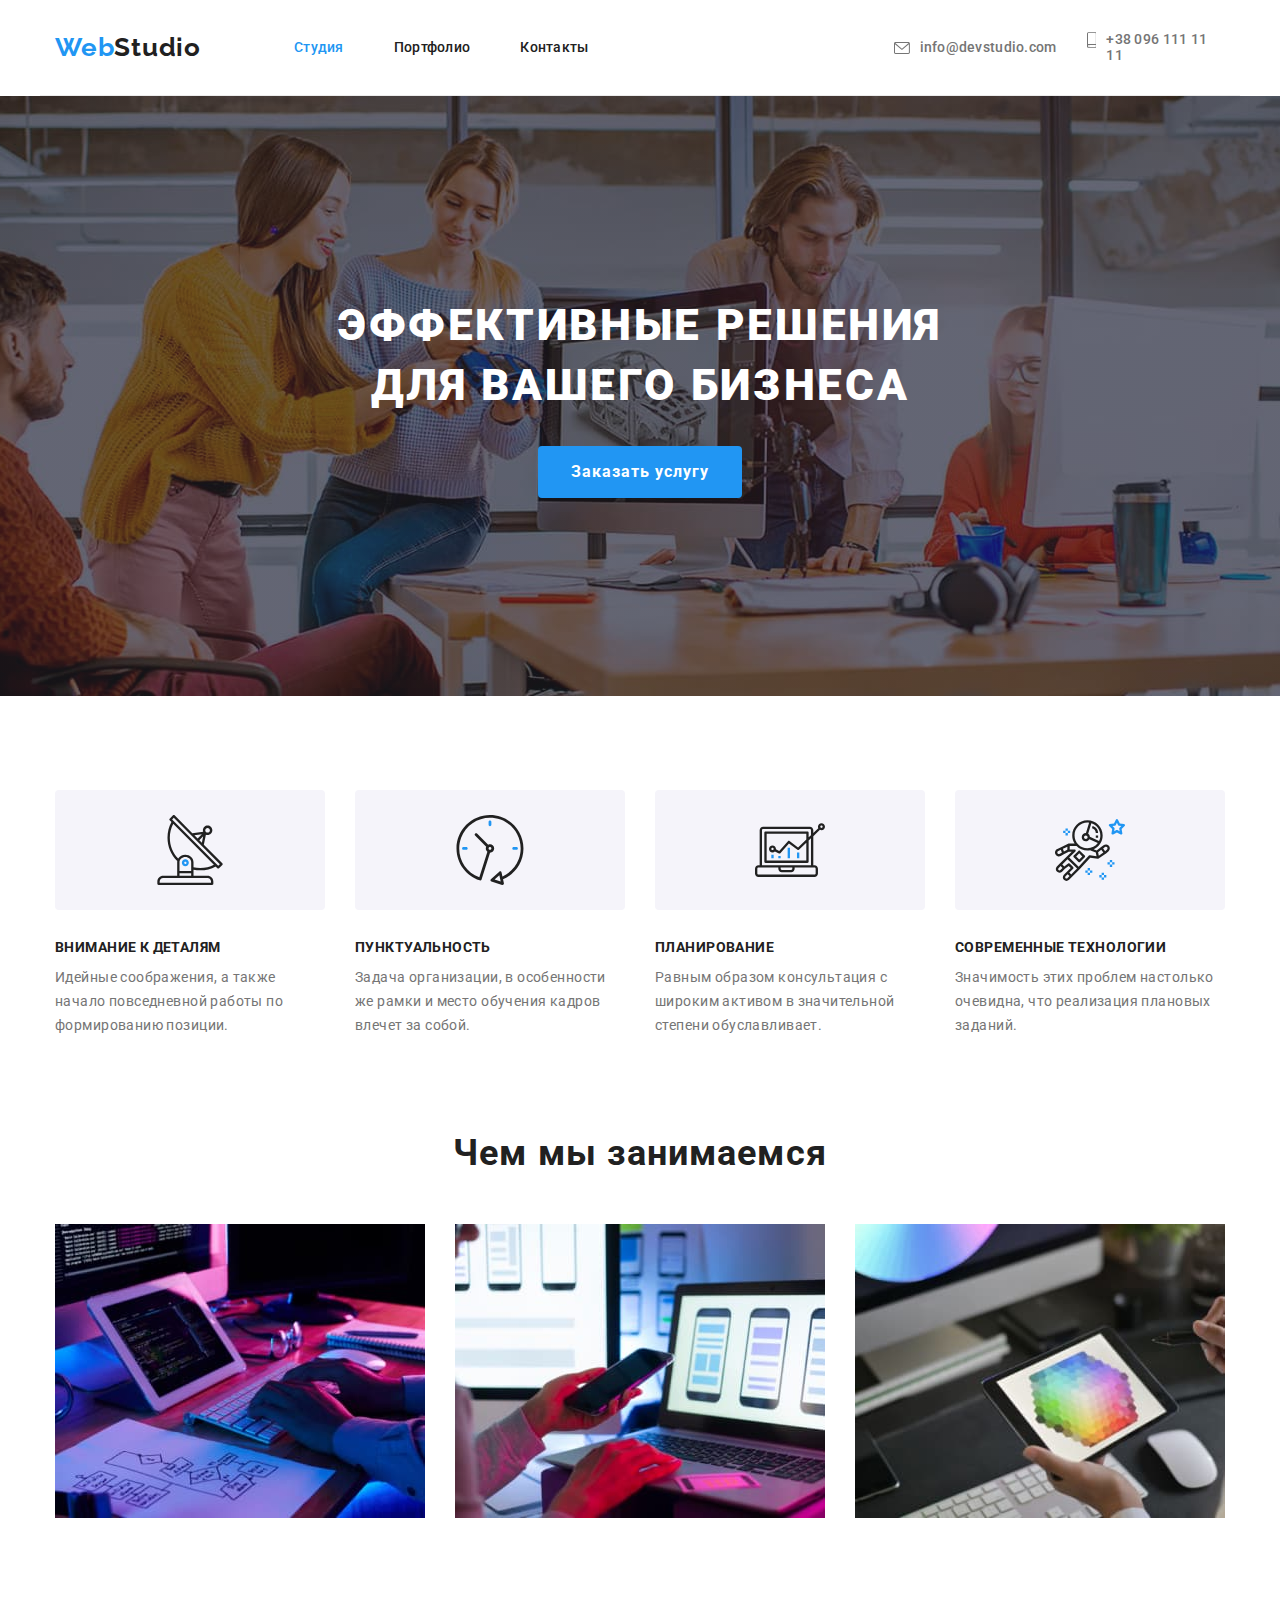
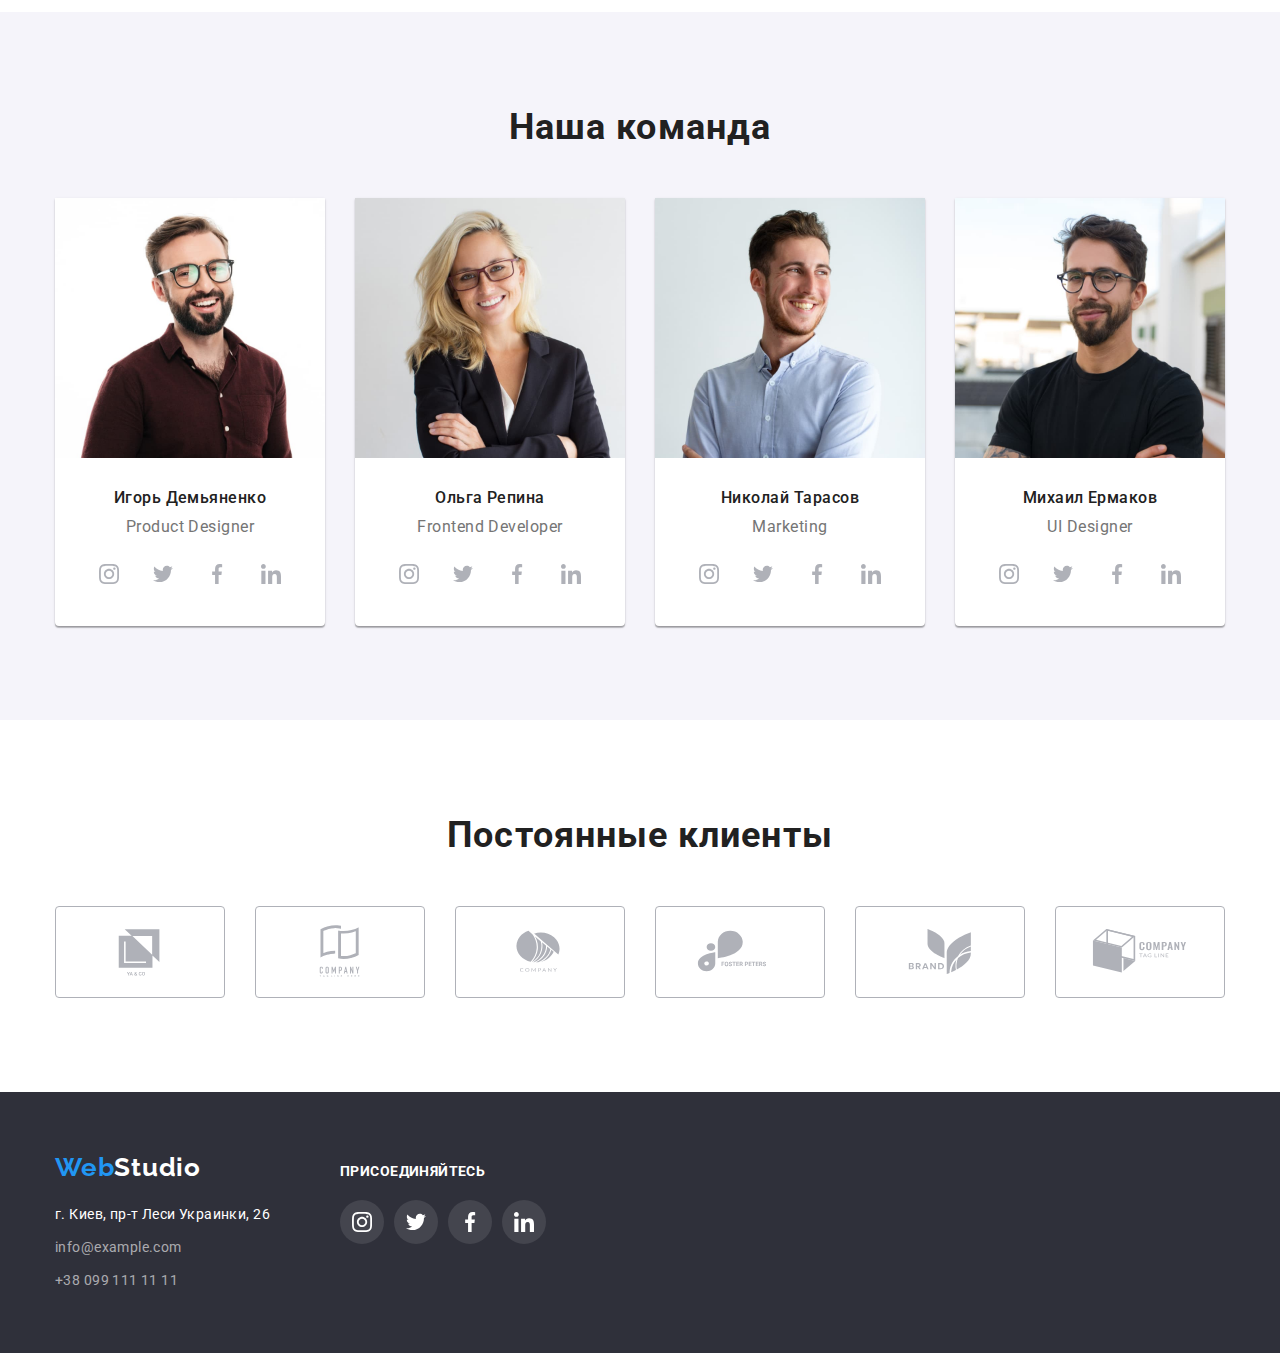
==== commit 57e17387: "Полностью делает иконки и декор на Студио и Портфолио" ====
--- a/index.html
+++ b/index.html
@@ -23,7 +23,7 @@
     <!--Header-->
     <header>
       <div class="flex container">
-        <nav class="flex">
+        <nav class="flex vert-center">
           <a class="logo" href="./index.html"> <span class="word-web">Web</span>Studio</a>
           <ul class="flex list">
             <li class="item">
@@ -39,19 +39,30 @@
         </nav>
         <ul class="contacts list">
           <li class="item-contacts">
-            <a class="mail-phone" href="mailto:info@devstudio.com">info@devstudio.com</a>
+            <a class="mail-phone" href="mailto:info@devstudio.com">
+              <svg class="color top-marg" width="16" height="12">
+                <use href="./images/icons.svg#header-envelope"></use>
+              </svg>
+              info@devstudio.com
+            </a>
           </li>
           <li class="item-contacts">
-            <a class="mail-phone" href="tel:+380961111111">+38 096 111 11 11</a>
+            <a class="mail-phone" href="tel:+380961111111">
+              <svg class="color" width="10" height="16">
+                <use href="./images/icons.svg#header-smartphone"></use>
+              </svg>
+              +38 096 111 11 11
+            </a>
           </li>
         </ul>
       </div>
     </header>
+
     <!--Main-->
     <main>
       <!--Блок Герой-->
       <section class="hero">
-        <div class="bgr-image">
+        <div class="overlay">
           <h1 class="hero-title">
             Эффективные решения <br />
             для вашего бизнеса
@@ -118,13 +129,28 @@
           <h2 class="section-title">Чем мы занимаемся</h2>
           <ul class="flex list">
             <li class="our-business">
-              <img src="./images/img-box1.jpg" alt="Фото деятельности-1" width="370" />
+              <img
+                class="no-bottom-space"
+                src="./images/img-box1.jpg"
+                alt="Фото деятельности-1"
+                width="370"
+              />
             </li>
             <li class="our-business">
-              <img src="./images/img-box2.jpg" alt="Фото деятельности-2" width="370" />
+              <img
+                class="no-bottom-space"
+                src="./images/img-box2.jpg"
+                alt="Фото деятельности-2"
+                width="370"
+              />
             </li>
             <li class="our-business">
-              <img src="./images/img-box3.jpg" alt="Фото деятельности-3" width="370" />
+              <img
+                class="no-bottom-space"
+                src="./images/img-box3.jpg"
+                alt="Фото деятельности-3"
+                width="370"
+              />
             </li>
           </ul>
         </div>
@@ -134,118 +160,242 @@
         <div class="container">
           <h2 class="section-title">Наша команда</h2>
           <ul class="flex list">
+            <!-- Демьяненко -->
             <li class="team-item">
-              <img src="./images/img-demjanenko.jpg" alt="Игорь Демьяненко" width="270" />
+              <img
+                class="no-bottom-space"
+                src="./images/img-demjanenko.jpg"
+                alt="Игорь Демьяненко"
+                width="270"
+              />
               <div class="title-paragr">
                 <h3 class="team-title">Игорь Демьяненко</h3>
                 <p class="team-paragraph" lang="en">Product Designer</p>
               </div>
 
-              <!-- ХОВЕР НА СОЦСЕТИ ТЕСТОВЫЙ БЛОК-->
-
-              <!-- Устанавливаем общий блок иконок -->
-              <ul class="soc-net list">
-                <!-- Устанавливаем блок под иконку -->
-                <li class="soc-net-icon">
-                  <a href="http://instagram.com">
-                    <!-- Устанавливаем начальный цвет иконки -->
-                    <svg class="icon-color" width="20" height="20">
-                      <use href="./images/icons.svg#instagram"></use>
-                    </svg>
-                  </a>
-                </li>
-
-                <!-- КОНЕЦ ТЕСТОВОГО БЛОКА -->
-
-                <li class="soc-net-icon">
-                  <a href="http://twitter.com">
-                    <svg class="icon-color" width="20" height="20">
-                      <use href="./images/icons.svg#twitter"></use>
-                    </svg>
-                  </a>
-                </li>
-                <li class="soc-net-icon">
-                  <a href="http://facebook.com">
-                    <svg class="icon-color" width="20" height="20">
-                      <use href="./images/icons.svg#facebook"></use>
-                    </svg>
-                  </a>
-                </li>
-                <li class="soc-net-icon">
-                  <a href="http://linkedin.com">
-                    <svg class="icon-color" width="20" height="20">
-                      <use href="./images/icons.svg#linkedin"></use>
-                    </svg>
-                  </a>
-                </li>
-              </ul>
-            </li>
+              <!-- Блок соцсети с ховером для Демьяненко-->
+              <div class="soc-net">
+                <ul class="flex list">
+                  <li class="soc-item">
+                    <a class="soc-net-icon" href="http://instagram.com">
+                      <svg class="icon-color" width="20" height="20">
+                        <use href="./images/icons.svg#instagram"></use>
+                      </svg>
+                    </a>
+                  </li>
+                  <li class="soc-item">
+                    <a class="soc-net-icon" href="http://twitter.com">
+                      <svg class="icon-color" width="20" height="20">
+                        <use href="./images/icons.svg#twitter"></use>
+                      </svg>
+                    </a>
+                  </li>
+                  <li class="soc-item">
+                    <a class="soc-net-icon" href="http://facebook.com">
+                      <svg class="icon-color" width="20" height="20">
+                        <use href="./images/icons.svg#facebook"></use>
+                      </svg>
+                    </a>
+                  </li>
+                  <li class="soc-item">
+                    <a class="soc-net-icon" href="http://linkedin.com">
+                      <svg class="icon-color" width="20" height="20">
+                        <use href="./images/icons.svg#linkedin"></use>
+                      </svg>
+                    </a>
+                  </li>
+                </ul>
+              </div>
+            </li>
+
+            <!-- Репина -->
             <li class="team-item">
-              <img src="./images/img-repina.jpg" alt="Ольга Репина" width="270" />
+              <img
+                class="no-bottom-space"
+                src="./images/img-repina.jpg"
+                alt="Ольга Репина"
+                width="270"
+              />
               <div class="title-paragr">
                 <h3 class="team-title">Ольга Репина</h3>
                 <p class="team-paragraph" lang="en">Frontend Developer</p>
               </div>
-            </li>
+
+              <!-- Блок соцсети с ховером для Репиной-->
+              <div class="soc-net">
+                <ul class="flex list">
+                  <li class="soc-item">
+                    <a class="soc-net-icon" href="http://instagram.com">
+                      <svg class="icon-color" width="20" height="20">
+                        <use href="./images/icons.svg#instagram"></use>
+                      </svg>
+                    </a>
+                  </li>
+                  <li class="soc-item">
+                    <a class="soc-net-icon" href="http://twitter.com">
+                      <svg class="icon-color" width="20" height="20">
+                        <use href="./images/icons.svg#twitter"></use>
+                      </svg>
+                    </a>
+                  </li>
+                  <li class="soc-item">
+                    <a class="soc-net-icon" href="http://facebook.com">
+                      <svg class="icon-color" width="20" height="20">
+                        <use href="./images/icons.svg#facebook"></use>
+                      </svg>
+                    </a>
+                  </li>
+                  <li class="soc-item">
+                    <a class="soc-net-icon" href="http://linkedin.com">
+                      <svg class="icon-color" width="20" height="20">
+                        <use href="./images/icons.svg#linkedin"></use>
+                      </svg>
+                    </a>
+                  </li>
+                </ul>
+              </div>
+            </li>
+
+            <!-- Тарасов -->
             <li class="team-item">
-              <img src="./images/img-tarasov.jpg" alt="Николай Тарасов" width="270" />
+              <img
+                class="no-bottom-space"
+                src="./images/img-tarasov.jpg"
+                alt="Николай Тарасов"
+                width="270"
+              />
               <div class="title-paragr">
                 <h3 class="team-title">Николай Тарасов</h3>
                 <p class="team-paragraph" lang="en">Marketing</p>
               </div>
-            </li>
+
+              <!-- Блок соцсети с ховером для Тарасова-->
+              <div class="soc-net">
+                <ul class="flex list">
+                  <li class="soc-item">
+                    <a class="soc-net-icon" href="http://instagram.com">
+                      <svg class="icon-color" width="20" height="20">
+                        <use href="./images/icons.svg#instagram"></use>
+                      </svg>
+                    </a>
+                  </li>
+                  <li class="soc-item">
+                    <a class="soc-net-icon" href="http://twitter.com">
+                      <svg class="icon-color" width="20" height="20">
+                        <use href="./images/icons.svg#twitter"></use>
+                      </svg>
+                    </a>
+                  </li>
+                  <li class="soc-item">
+                    <a class="soc-net-icon" href="http://facebook.com">
+                      <svg class="icon-color" width="20" height="20">
+                        <use href="./images/icons.svg#facebook"></use>
+                      </svg>
+                    </a>
+                  </li>
+                  <li class="soc-item">
+                    <a class="soc-net-icon" href="http://linkedin.com">
+                      <svg class="icon-color" width="20" height="20">
+                        <use href="./images/icons.svg#linkedin"></use>
+                      </svg>
+                    </a>
+                  </li>
+                </ul>
+              </div>
+            </li>
+
+            <!-- Ермаков -->
             <li class="team-item">
-              <img src="./images/img-ermakov.jpg" alt="Михаил Ермаков" width="270" />
+              <img
+                class="no-bottom-space"
+                src="./images/img-ermakov.jpg"
+                alt="Михаил Ермаков"
+                width="270"
+              />
               <div class="title-paragr">
                 <h3 class="team-title">Михаил Ермаков</h3>
                 <p class="team-paragraph" lang="en">UI Designer</p>
               </div>
+
+              <!-- Блок соцсети с ховером для Ермакова-->
+              <div class="soc-net">
+                <ul class="flex list">
+                  <li class="soc-item">
+                    <a class="soc-net-icon" href="http://instagram.com">
+                      <svg class="icon-color" width="20" height="20">
+                        <use href="./images/icons.svg#instagram"></use>
+                      </svg>
+                    </a>
+                  </li>
+                  <li class="soc-item">
+                    <a class="soc-net-icon" href="http://twitter.com">
+                      <svg class="icon-color" width="20" height="20">
+                        <use href="./images/icons.svg#twitter"></use>
+                      </svg>
+                    </a>
+                  </li>
+                  <li class="soc-item">
+                    <a class="soc-net-icon" href="http://facebook.com">
+                      <svg class="icon-color" width="20" height="20">
+                        <use href="./images/icons.svg#facebook"></use>
+                      </svg>
+                    </a>
+                  </li>
+                  <li class="soc-item">
+                    <a class="soc-net-icon" href="http://linkedin.com">
+                      <svg class="icon-color" width="20" height="20">
+                        <use href="./images/icons.svg#linkedin"></use>
+                      </svg>
+                    </a>
+                  </li>
+                </ul>
+              </div>
             </li>
           </ul>
         </div>
       </section>
-
+      <!-- Блок Постоянные клиенты -->
       <section class="section">
         <div class="container">
           <h2 class="section-title">Постоянные клиенты</h2>
           <ul class="box-clients list">
-            <li class="clients">
-              <a href="">
+            <li class="client-item">
+              <a class="clients" href="">
                 <svg class="client-icon" width="106" height="60">
                   <use href="./images/icons.svg#client1"></use>
                 </svg>
               </a>
             </li>
-            <li class="clients">
-              <a href="">
+            <li class="client-item">
+              <a class="clients" href="">
                 <svg class="client-icon" width="106" height="60">
                   <use href="./images/icons.svg#client2"></use>
                 </svg>
               </a>
             </li>
-            <li class="clients">
-              <a href="">
+            <li class="client-item">
+              <a class="clients" href="">
                 <svg class="client-icon" width="106" height="60">
                   <use href="./images/icons.svg#client3"></use>
                 </svg>
               </a>
             </li>
-            <li class="clients">
-              <a href="">
+            <li class="client-item">
+              <a class="clients" href="">
                 <svg class="client-icon" width="106" height="60">
                   <use href="./images/icons.svg#client4"></use>
                 </svg>
               </a>
             </li>
-            <li class="clients">
-              <a href="">
+            <li class="client-item">
+              <a class="clients" href="">
                 <svg class="client-icon" width="106" height="60">
                   <use href="./images/icons.svg#client5"></use>
                 </svg>
               </a>
             </li>
-            <li class="clients">
-              <a href="">
+            <li class="client-item">
+              <a class="clients" href="">
                 <svg class="client-icon" width="106" height="60">
                   <use href="./images/icons.svg#client6"></use>
                 </svg>
@@ -255,6 +405,7 @@
         </div>
       </section>
     </main>
+
     <!--Footer-->
     <footer class="footer">
       <div class="container">
@@ -280,36 +431,34 @@
             </div>
           </li>
           <li>
+            <!-- Иконки соцсетей Присоединяйтесь -->
             <div class="join">
-              <h3 class="section-subtitle foot-subt">Присоединяйтесь</h3>
-
-              <ul class="footer-flex">
-                <!-- Устанавливаем блок под иконку -->
-                <li class="soc-net-icon dark-backgr">
-                  <a href="http://instagram.com">
-                    <!-- Устанавливаем начальный цвет иконки -->
-                    <svg class="icon-color foot-icon-col" width="20" height="20">
+              <h3 class="section-subtitle foot-subtitle">Присоединяйтесь</h3>
+              <ul class="footer-flex list">
+                <li class="foot-soc-item">
+                  <a class="soc-net-icon different-colors" href="http://instagram.com">
+                    <svg class="foot-icon-col" width="20" height="20">
                       <use href="./images/icons.svg#instagram"></use>
                     </svg>
                   </a>
                 </li>
-                <li class="soc-net-icon dark-backgr">
-                  <a href="http://twitter.com">
-                    <svg class="icon-color foot-icon-col" width="20" height="20">
+                <li class="foot-soc-item">
+                  <a class="soc-net-icon different-colors" href="http://twitter.com">
+                    <svg class="foot-icon-col" width="20" height="20">
                       <use href="./images/icons.svg#twitter"></use>
                     </svg>
                   </a>
                 </li>
-                <li class="soc-net-icon dark-backgr">
-                  <a href="http://facebook.com">
-                    <svg class="icon-color foot-icon-col" width="20" height="20">
+                <li class="foot-soc-item">
+                  <a class="soc-net-icon different-colors" href="http://facebook.com">
+                    <svg class="foot-icon-col" width="20" height="20">
                       <use href="./images/icons.svg#facebook"></use>
                     </svg>
                   </a>
                 </li>
-                <li class="soc-net-icon dark-backgr">
-                  <a href="http://linkedin.com">
-                    <svg class="icon-color foot-icon-col" width="20" height="20">
+                <li class="foot-soc-item">
+                  <a class="soc-net-icon different-colors" href="http://linkedin.com">
+                    <svg class="foot-icon-col" width="20" height="20">
                       <use href="./images/icons.svg#linkedin"></use>
                     </svg>
                   </a>
--- a/css/styles.css
+++ b/css/styles.css
@@ -11,14 +11,25 @@
   --primary-bgr-color: #fff;
   --accent-bgr-color: #2196F3;
   --hero-butt-active: #188CE8;
+  --hero-bgr-color: #C4C4C4;
+  --advant-iconbgr-col: #F5F4FA;
+
+  --icon-bgr-color: #fff;
+  --icon-color: #AFB1B8;
+
+  --clients-icon-bgr-col: #fff;
+  --clients-icon-color: #AFB1B8;
+  --clients-border-col: #AFB1B8;
 
   --footer-bgr-color: #2F303A;
-  --our-team-bgr-color: #F5F4FA;
+  --footer-icon-color: #fff;
+  --team-bgr-color: #F5F4FA;
   --filter-butt-bgr-col: #F5F4FA;
 /* Цвет рамок */
   --border-bottom-header: #ECECEC;
   --border-bottom-card: #EEEEEE;
 }
+
 
 
 html {
@@ -80,8 +91,12 @@
 
 .flex {
   display: flex;
+}
+
+.vert-center {
   align-items: center;
 }
+
 
 .flex.container {
   border-bottom: 1px solid var(--border-bottom-header);
@@ -95,9 +110,7 @@
 .nav-link {
   color: inherit;
   text-decoration: none;
-
-  /* outline: 2px solid #188CE8; */
-  
+ 
   font-weight: 500;
   /* font-size: 14px; */
   line-height: 1.14;
@@ -115,27 +128,37 @@
 }
 
 
-
-
-
-/* Е-мейл и адрес */
+                /* Е-мейл и адрес */
 .contacts {
   display: flex;
   align-items: center;
-  margin-left: 331px;
+  margin-left: 305px;
   }
 
+.item-contacts {
+  display: flex;
+}
 
 .mail-phone {
+  display: flex; 
+  
   color: var(--secondary-color);
   text-decoration: none;
-  
   font-weight: 500;
   /* font-size: 14px; */
   line-height: 1.14;
   letter-spacing: 0.02em;
 }
 
+.color {
+  fill: currentColor;
+  margin-right: 10px;
+}
+
+.top-marg {
+  margin-top: 2px;
+}
+
 .mail-phone:hover,
 .mail-phone:focus {
   color: var(--accent-color);
@@ -146,10 +169,12 @@
   padding-bottom: 31px;
 }
 
-
 .contacts.list .item-contacts + .item-contacts {
-  margin-left: 50px;
-}
+  margin-left: 30px;
+}
+
+
+
 
 
                     /* Hero */
@@ -157,15 +182,13 @@
   /* padding-top: 200px;
   padding-bottom: 200px; */
   margin-left: auto;
-  margin-right: auto;
-  
-  /* background-color: var(--footer-bgr-color); */
+  margin-right: auto; 
   text-align: center;
   
   /* outline: 10px solid tomato; */
 }
 
-.bgr-image {
+.overlay {
   max-width: 1600px;
   height: 600px;
   margin-left: auto;
@@ -177,13 +200,8 @@
     ), url('../images/bgr-image-optim.jpg');
   background-position: center;
   background-size: cover;
-  background-color: #C4C4C4;;
-  
-
-}
-
-
-
+  background-color: var(--hero-bgr-color);
+}
 
 
 .hero-title {
@@ -192,9 +210,7 @@
   padding-top: 200px;
 
   color: var(--hero-title-color);
-  /* Временный цвет фона для видимости белого заголовка */
-  /* background-color: var(--footer-bgr-color); */
-
+  
   font-weight: 900;
   font-size: 44px;
   line-height: 1.36;
@@ -206,7 +222,6 @@
   display: inline-block;
   border-radius: 4px;
   border: 1px solid transparent;
-  /* border-style: none; */
   padding: 10px 32px;
   min-width: 200px;
 
@@ -269,7 +284,7 @@
   align-items: center;
   justify-content: center;
   margin-bottom: 30px;
-  background: #F5F4FA;
+  background: var(--advant-iconbgr-col);
 }
 
 
@@ -297,17 +312,21 @@
 
 
 /* Чем мы занимаемся */
+
+.no-bottom-space {
+  /* Убирает зазор снизу картинки */
+  display: flex;
+}
+
 .our-business:not(:last-child) {
   margin-right: 30px;
-
 }
 
 
 /* Наша команда */
 .grey {
-  background-color: var(--our-team-bgr-color);
-}
-
+  background-color: var(--team-bgr-color);
+}
 
 .team-item {
   background: var(--primary-bgr-color); 
@@ -317,7 +336,6 @@
   border-radius: 0px 0px 4px 4px;
 }
 
-
 .team-item:not(:last-child) {
   margin-right: 30px;
 }
@@ -325,7 +343,6 @@
 .title-paragr {
   padding: 30px 0 16px 0;
 }
-
 
 .team-title {
   margin-top: 0;
@@ -341,7 +358,6 @@
 .team-paragraph {
   margin: 0;
 
-  
   text-align: center;
     /* font-weight: 400; */
   font-size: 16px;
@@ -351,12 +367,7 @@
 }
 
 
-
-
-
-
-
-
+     /* Блок соцсетей с ховером для Команды*/
 .soc-net {
   display: flex;
   width: 206px;
@@ -365,10 +376,10 @@
   padding: 0;
   justify-content: center;
 
-    outline: 2px solid red;
-}
-
-.soc-net-icon:not(:last-child) {
+    /* outline: 2px solid red; */
+}
+
+.soc-item:not(:last-child) {
       margin-right: 10px;
 }
 
@@ -381,35 +392,36 @@
   align-items: center;
   justify-content: center;
 
-  outline: 2px solid green;
+  background-color: var(--icon-bgr-color);
+  color: var(--icon-color);
+
+
+  /* outline: 2px solid green; */
 }
 
 .icon-color {
-  fill: #AFB1B8;
+  fill: currentColor;
 }
 /* Ховер по блоку иконки*/
 .soc-net-icon:hover,
 .soc-net-icon:focus {
   background-color: var(--accent-color);
-  /* color: var(--accent-button-color); */
-}
-
-/* Ховер по самой иконке */
-.icon-color:hover {
-  fill: var(--accent-button-color);
-}
-
-
-
-
-
-/* Наши клиенты */
+  color: var(--accent-button-color);
+}
+
+
+
+/* Постоянные клиенты */
 
 .box-clients {
   display: flex;
   margin: 0 auto;
 
   /* outline: 1px solid tomato; */
+}
+
+.client-item:not(:last-child) {
+  margin-right: 30px;
 }
 
 .clients {
@@ -418,27 +430,21 @@
   height: 92px;
   align-items: center;
   justify-content: center;
-
-  border: 1px solid #AFB1B8;
+  border: 1px solid var(--clients-border-col);
   border-radius: 4px;
-}
-
-.clients:not(:last-child) {
-  margin-right: 30px;
+
+  background-color: var(--clients-icon-bgr-col);
+  color: var(--clients-icon-color);
 }
 
 .client-icon {
-  fill: #AFB1B8;
+  fill: currentColor;
 }
 
 .clients:hover {
 border: 1px solid var(--accent-color);
   border-radius: 4px;
-    
-}
-
-.client-icon:hover {
-  fill: var(--accent-color);
+  color: var(--accent-color);    
 }
 
 
@@ -460,25 +466,20 @@
 
 .no-right-margin {
   margin-right: 0;
-}
-/* .no-padding-inline {
-  padding-inline-start: 0;
-} */
-
-
-.dark-backgr {
-  background-color: rgba(255, 255, 255, 0.1);
-}
-
-.contacts-footer {
-  font-style: normal;
 }
 
 .logo-footer {
   display: block;
   margin-right: 0;
   margin-bottom: 20px;
-
+}
+
+.contacts-footer {
+  font-style: normal;
+}
+
+.item-footer:not(:first-child) {
+  margin-top: 9px;
 }
 
 .address-footer {
@@ -490,14 +491,6 @@
   letter-spacing: 0.03em;
 }
 
-/* .item-footer {
-  margin-right: 0;
-} */
-
-.item-footer:not(:first-child) {
-  margin-top: 9px;
-}
-
 .link-footer {
   color: var(--link-footer-color);
   text-decoration: none;
@@ -507,31 +500,43 @@
   line-height: 1.71;
   letter-spacing: 0.03em;
 }
+
 .link-footer:hover,
 .link-footer:focus {
   color: var(--accent-color);
 }
 
+/* Футер - секция Присоединяйтесь */
 .join {
   /* display: flex; */
   width: 206px;
   height: 80px;
-
   margin: 12px 0 0 70px;
 
-  outline: 1px solid wheat;
-}
-
-.foot-subt {
+  /* outline: 1px solid wheat; */
+}
+
+.foot-subtitle {
   margin-bottom: 20px;
 }
 
+.foot-soc-item:not(:last-child) {
+  margin-right: 10px;
+}
+
+.different-colors {
+  background-color: rgba(255, 255, 255, 0.1);
+  color: var(--footer-icon-color);
+}
+
 .foot-icon-col {
-  fill: var(--accent-button-color);
-
-}
-
-
+  fill: currentColor;
+}
+
+.soc-net-icon:hover,
+.soc-net-icon:focus {
+  background-color: var(--accent-color);
+}
 
 
 
@@ -608,9 +613,6 @@
   text-decoration: none;
 }
 
-.no-bottom-space {
-  display: block;
-}
 
 .portfolio-item:hover {
   box-shadow: 0px 1px 1px rgba(0, 0, 0, 0.12),
@@ -662,4 +664,3 @@
   
 }
 
-
